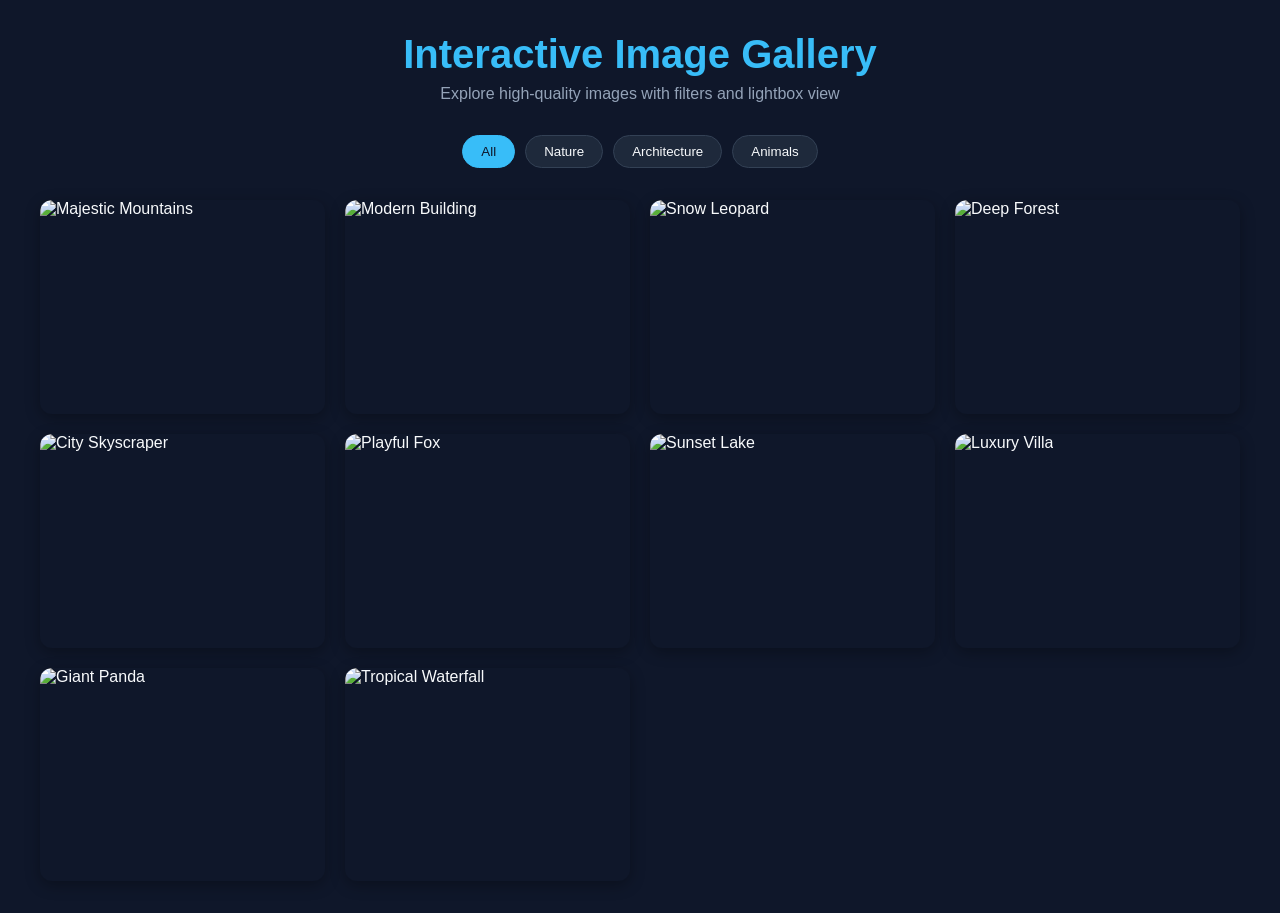
==== Home.html @ b8a5831c "Add files via upload" ====
<!DOCTYPE html>
<html lang="en">
<head>
  <meta charset="UTF-8">
  <meta name="viewport" content="width=device-width, initial-scale=1.0">
  <title>Interactive Image Gallery</title>
  <link rel="stylesheet" href="style.css">
</head>
<body>

  <header class="gallery-header">
    <h1>Interactive Image Gallery</h1>
    <p>Explore high-quality images with filters and lightbox view</p>
  </header>

  <!-- Filter / Category Buttons -->
  <div class="filter-container">
    <button class="filter-btn active" data-category="all">All</button>
    <button class="filter-btn" data-category="nature">Nature</button>
    <button class="filter-btn" data-category="architecture">Architecture</button>
    <button class="filter-btn" data-category="animals">Animals</button>
  </div>

  <!-- Gallery Grid (10 Working Images) -->
  <main class="gallery-grid" id="galleryGrid">
    
    <!-- Image 1 -->
    <div class="gallery-item" data-category="nature" data-index="0">
      <img src="https://images.unsplash.com/photo-1506744038136-46273834b3fb?auto=format&fit=crop&w=800&q=80" alt="Majestic Mountains">
      <div class="overlay">
        <h3>Majestic Mountains</h3>
        <p>Nature</p>
      </div>
    </div>

    <!-- Image 2 -->
    <div class="gallery-item" data-category="architecture" data-index="1">
      <img src="https://images.unsplash.com/photo-1513694203232-719a280e022f?auto=format&fit=crop&w=800&q=80" alt="Modern Building">
      <div class="overlay">
        <h3>Modern Building</h3>
        <p>Architecture</p>
      </div>
    </div>

    <!-- Image 3 (Replaced Lion with Snow Leopard) -->
    <div class="gallery-item" data-category="animals" data-index="2">
      <img src="https://images.unsplash.com/photo-1456926631375-92c8ce872def?auto=format&fit=crop&w=800&q=80" alt="Snow Leopard">
      <div class="overlay">
        <h3>Wild Leopard</h3>
        <p>Animals</p>
      </div>
    </div>

    <!-- Image 4 -->
    <div class="gallery-item" data-category="nature" data-index="3">
      <img src="https://images.unsplash.com/photo-1441974231531-c6227db76b6e?auto=format&fit=crop&w=800&q=80" alt="Deep Forest">
      <div class="overlay">
        <h3>Deep Forest</h3>
        <p>Nature</p>
      </div>
    </div>

    <!-- Image 5 -->
    <div class="gallery-item" data-category="architecture" data-index="4">
      <img src="https://images.unsplash.com/photo-1486406146926-c627a92ad1ab?auto=format&fit=crop&w=800&q=80" alt="City Skyscraper">
      <div class="overlay">
        <h3>City Skyscraper</h3>
        <p>Architecture</p>
      </div>
    </div>

    <!-- Image 6 -->
    <div class="gallery-item" data-category="animals" data-index="5">
      <img src="https://images.unsplash.com/photo-1534188753412-3e26d0d618d6?auto=format&fit=crop&w=800&q=80" alt="Playful Fox">
      <div class="overlay">
        <h3>Playful Fox</h3>
        <p>Animals</p>
      </div>
    </div>

    <!-- Image 7 -->
    <div class="gallery-item" data-category="nature" data-index="6">
      <img src="https://images.unsplash.com/photo-1470071459604-3b5ec3a7fe05?auto=format&fit=crop&w=800&q=80" alt="Sunset Lake">
      <div class="overlay">
        <h3>Sunset Lake</h3>
        <p>Nature</p>
      </div>
    </div>

    <!-- Image 8 -->
    <div class="gallery-item" data-category="architecture" data-index="7">
      <img src="https://images.unsplash.com/photo-1512917774080-9991f1c4c750?auto=format&fit=crop&w=800&q=80" alt="Luxury Villa">
      <div class="overlay">
        <h3>Luxury Villa</h3>
        <p>Architecture</p>
      </div>
    </div>

    <!-- Image 9 (Fixed Panda Image) -->
    <div class="gallery-item" data-category="animals" data-index="8">
      <img src="https://images.unsplash.com/photo-1527118732049-c88155f2107c?auto=format&fit=crop&w=800&q=80" alt="Giant Panda">
      <div class="overlay">
        <h3>Cute Panda</h3>
        <p>Animals</p>
      </div>
    </div>

    <!-- Image 10 -->
    <div class="gallery-item" data-category="nature" data-index="9">
      <img src="https://images.unsplash.com/photo-1426604966848-d7adac402bff?auto=format&fit=crop&w=800&q=80" alt="Tropical Waterfall">
      <div class="overlay">
        <h3>Tropical Waterfall</h3>
        <p>Nature</p>
      </div>
    </div>

  </main>

  <!-- Lightbox Modal Container -->
  <div class="lightbox" id="lightbox">
    <span class="close-btn" id="closeBtn">&times;</span>
    <button class="nav-btn prev-btn" id="prevBtn">&#10094;</button>
    
    <div class="lightbox-content">
      <img id="lightboxImg" src="" alt="Expanded View">
      <div class="lightbox-caption" id="lightboxCaption"></div>
    </div>
    
    <button class="nav-btn next-btn" id="nextBtn">&#10095;</button>
  </div>

  <script src="script.js"></script>
</body>
</html>
---- style.css ----
/* General Resets & Styling */
* {
  margin: 0;
  padding: 0;
  box-sizing: border-box;
  font-family: 'Segoe UI', Tahoma, Geneva, Verdana, sans-serif;
}

body {
  background-color: #0f172a;
  color: #f8fafc;
  padding: 2rem 1rem;
  min-height: 100vh;
}

.gallery-header {
  text-align: center;
  margin-bottom: 2rem;
}

.gallery-header h1 {
  font-size: 2.5rem;
  margin-bottom: 0.5rem;
  color: #38bdf8;
}

.gallery-header p {
  color: #94a3b8;
}

/* Category Filter Buttons */
.filter-container {
  display: flex;
  justify-content: center;
  gap: 10px;
  margin-bottom: 2rem;
  flex-wrap: wrap;
}

.filter-btn {
  padding: 8px 18px;
  background-color: #1e293b;
  color: #f8fafc;
  border: 1px solid #334155;
  border-radius: 20px;
  cursor: pointer;
  transition: all 0.3s ease;
  font-weight: 500;
}

.filter-btn:hover,
.filter-btn.active {
  background-color: #38bdf8;
  color: #0f172a;
  border-color: #38bdf8;
}

/* Responsive Grid Layout */
.gallery-grid {
  display: grid;
  grid-template-columns: repeat(auto-fill, minmax(280px, 1fr));
  gap: 20px;
  max-width: 1200px;
  margin: 0 auto;
}

/* Individual Image Cards & Hover Effects */
.gallery-item {
  position: relative;
  border-radius: 12px;
  overflow: hidden;
  cursor: pointer;
  aspect-ratio: 4 / 3;
  box-shadow: 0 4px 15px rgba(0, 0, 0, 0.3);
  transition: transform 0.4s ease, opacity 0.4s ease;
}

.gallery-item.hide {
  display: none;
}

.gallery-item img {
  width: 100%;
  height: 100%;
  object-fit: cover;
  transition: transform 0.5s ease;
}

/* Overlay Effect */
.gallery-item .overlay {
  position: absolute;
  top: 0;
  left: 0;
  width: 100%;
  height: 100%;
  background: linear-gradient(to top, rgba(0, 0, 0, 0.8), transparent);
  display: flex;
  flex-direction: column;
  justify-content: flex-end;
  padding: 1.2rem;
  opacity: 0;
  transition: opacity 0.3s ease;
}

.gallery-item .overlay h3 {
  font-size: 1.2rem;
  color: #ffffff;
}

.gallery-item .overlay p {
  font-size: 0.85rem;
  color: #38bdf8;
}

/* Hover States */
.gallery-item:hover {
  transform: translateY(-5px);
}

.gallery-item:hover img {
  transform: scale(1.1);
}

.gallery-item:hover .overlay {
  opacity: 1;
}

/* Lightbox Styling */
.lightbox {
  position: fixed;
  top: 0;
  left: 0;
  width: 100%;
  height: 100%;
  background-color: rgba(0, 0, 0, 0.9);
  display: none;
  justify-content: center;
  align-items: center;
  z-index: 1000;
  backdrop-filter: blur(5px);
}

.lightbox.active {
  display: flex;
}

.lightbox-content {
  position: relative;
  max-width: 85%;
  max-height: 80vh;
  text-align: center;
}

.lightbox-content img {
  max-width: 100%;
  max-height: 75vh;
  border-radius: 8px;
  box-shadow: 0 0 25px rgba(0, 0, 0, 0.8);
}

.lightbox-caption {
  margin-top: 10px;
  font-size: 1.1rem;
  color: #e2e8f0;
}

/* Lightbox Controls */
.close-btn {
  position: absolute;
  top: 20px;
  right: 30px;
  font-size: 2.5rem;
  color: #ffffff;
  cursor: pointer;
  transition: color 0.2s ease;
}

.close-btn:hover {
  color: #f43f5e;
}

.nav-btn {
  position: absolute;
  top: 50%;
  transform: translateY(-50%);
  background: rgba(255, 255, 255, 0.1);
  color: white;
  border: none;
  font-size: 2rem;
  padding: 10px 15px;
  cursor: pointer;
  border-radius: 5px;
  transition: background 0.3s ease;
  user-select: none;
}

.nav-btn:hover {
  background: rgba(255, 255, 255, 0.3);
}

.prev-btn {
  left: 20px;
}

.next-btn {
  right: 20px;
}

/* Responsive Screen Adjustments */
@media (max-width: 600px) {
  .nav-btn {
    padding: 8px 12px;
    font-size: 1.5rem;
  }
  .prev-btn { left: 5px; }
  .next-btn { right: 5px; }
}
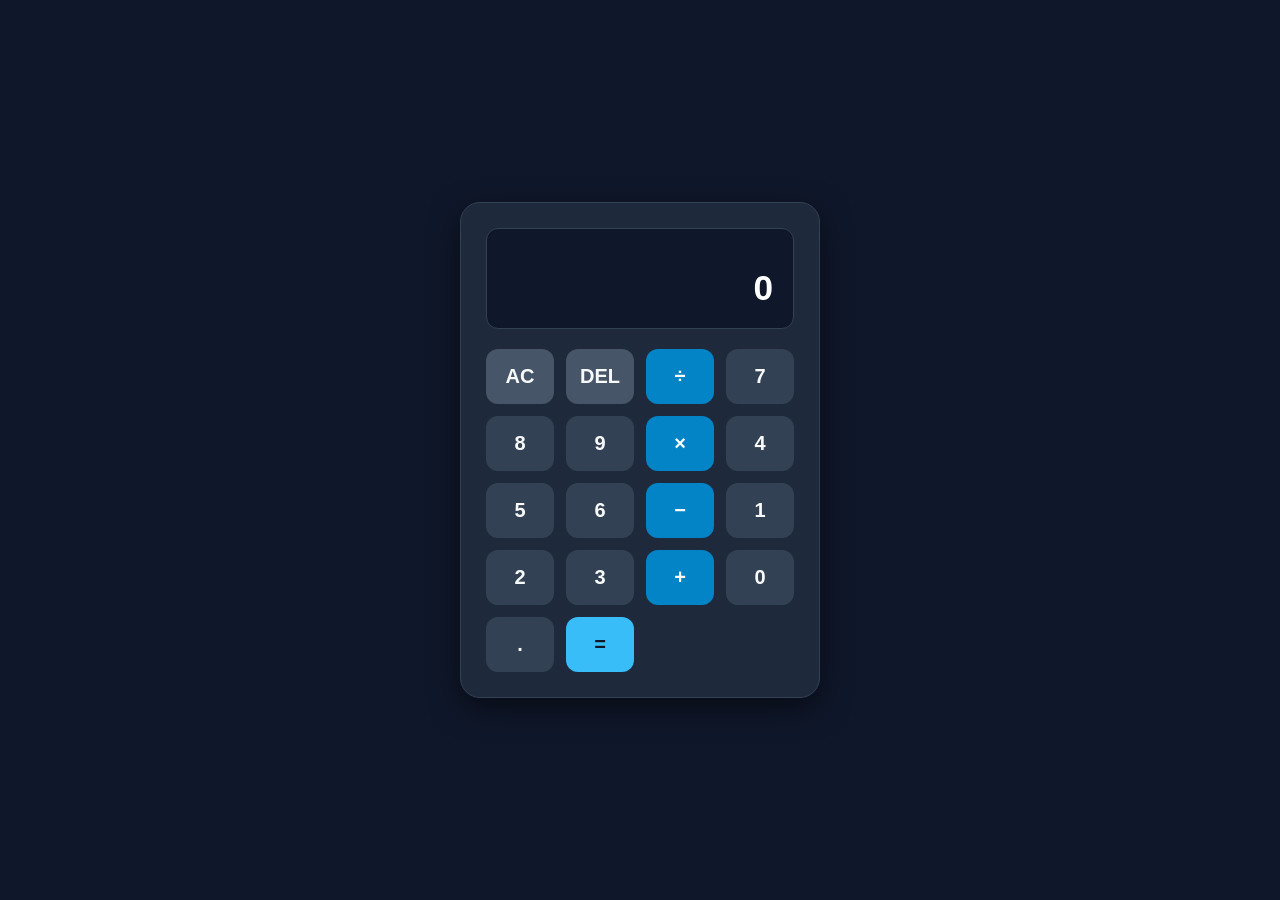
==== commit f3425be0: "Add files via upload" ====
--- a/Home.html
+++ b/Home.html
@@ -3,130 +3,45 @@
 <head>
   <meta charset="UTF-8">
   <meta name="viewport" content="width=device-width, initial-scale=1.0">
-  <title>Interactive Image Gallery</title>
+  <title>Calculator - CodeAlpha Task 2</title>
   <link rel="stylesheet" href="style.css">
 </head>
 <body>
 
-  <header class="gallery-header">
-    <h1>Interactive Image Gallery</h1>
-    <p>Explore high-quality images with filters and lightbox view</p>
-  </header>
+  <div class="calculator-container">
+    <div class="calculator">
+      <!-- Display Screen -->
+      <div class="display">
+        <div class="previous-operand" id="previousOperand"></div>
+        <div class="current-operand" id="currentOperand">0</div>
+      </div>
 
-  <!-- Filter / Category Buttons -->
-  <div class="filter-container">
-    <button class="filter-btn active" data-category="all">All</button>
-    <button class="filter-btn" data-category="nature">Nature</button>
-    <button class="filter-btn" data-category="architecture">Architecture</button>
-    <button class="filter-btn" data-category="animals">Animals</button>
-  </div>
+      <!-- Keypad Buttons -->
+      <div class="buttons-grid">
+        <button class="btn action-btn" id="clearBtn">AC</button>
+        <button class="btn action-btn" id="deleteBtn">DEL</button>
+        <button class="btn operator-btn" data-operator="÷">÷</button>
 
-  <!-- Gallery Grid (10 Working Images) -->
-  <main class="gallery-grid" id="galleryGrid">
-    
-    <!-- Image 1 -->
-    <div class="gallery-item" data-category="nature" data-index="0">
-      <img src="https://images.unsplash.com/photo-1506744038136-46273834b3fb?auto=format&fit=crop&w=800&q=80" alt="Majestic Mountains">
-      <div class="overlay">
-        <h3>Majestic Mountains</h3>
-        <p>Nature</p>
+        <button class="btn number-btn">7</button>
+        <button class="btn number-btn">8</button>
+        <button class="btn number-btn">9</button>
+        <button class="btn operator-btn" data-operator="×">×</button>
+
+        <button class="btn number-btn">4</button>
+        <button class="btn number-btn">5</button>
+        <button class="btn number-btn">6</button>
+        <button class="btn operator-btn" data-operator="-">−</button>
+
+        <button class="btn number-btn">1</button>
+        <button class="btn number-btn">2</button>
+        <button class="btn number-btn">3</button>
+        <button class="btn operator-btn" data-operator="+">+</button>
+
+        <button class="btn number-btn zero-btn">0</button>
+        <button class="btn number-btn">.</button>
+        <button class="btn equals-btn" id="equalsBtn">=</button>
       </div>
     </div>
-
-    <!-- Image 2 -->
-    <div class="gallery-item" data-category="architecture" data-index="1">
-      <img src="https://images.unsplash.com/photo-1513694203232-719a280e022f?auto=format&fit=crop&w=800&q=80" alt="Modern Building">
-      <div class="overlay">
-        <h3>Modern Building</h3>
-        <p>Architecture</p>
-      </div>
-    </div>
-
-    <!-- Image 3 (Replaced Lion with Snow Leopard) -->
-    <div class="gallery-item" data-category="animals" data-index="2">
-      <img src="https://images.unsplash.com/photo-1456926631375-92c8ce872def?auto=format&fit=crop&w=800&q=80" alt="Snow Leopard">
-      <div class="overlay">
-        <h3>Wild Leopard</h3>
-        <p>Animals</p>
-      </div>
-    </div>
-
-    <!-- Image 4 -->
-    <div class="gallery-item" data-category="nature" data-index="3">
-      <img src="https://images.unsplash.com/photo-1441974231531-c6227db76b6e?auto=format&fit=crop&w=800&q=80" alt="Deep Forest">
-      <div class="overlay">
-        <h3>Deep Forest</h3>
-        <p>Nature</p>
-      </div>
-    </div>
-
-    <!-- Image 5 -->
-    <div class="gallery-item" data-category="architecture" data-index="4">
-      <img src="https://images.unsplash.com/photo-1486406146926-c627a92ad1ab?auto=format&fit=crop&w=800&q=80" alt="City Skyscraper">
-      <div class="overlay">
-        <h3>City Skyscraper</h3>
-        <p>Architecture</p>
-      </div>
-    </div>
-
-    <!-- Image 6 -->
-    <div class="gallery-item" data-category="animals" data-index="5">
-      <img src="https://images.unsplash.com/photo-1534188753412-3e26d0d618d6?auto=format&fit=crop&w=800&q=80" alt="Playful Fox">
-      <div class="overlay">
-        <h3>Playful Fox</h3>
-        <p>Animals</p>
-      </div>
-    </div>
-
-    <!-- Image 7 -->
-    <div class="gallery-item" data-category="nature" data-index="6">
-      <img src="https://images.unsplash.com/photo-1470071459604-3b5ec3a7fe05?auto=format&fit=crop&w=800&q=80" alt="Sunset Lake">
-      <div class="overlay">
-        <h3>Sunset Lake</h3>
-        <p>Nature</p>
-      </div>
-    </div>
-
-    <!-- Image 8 -->
-    <div class="gallery-item" data-category="architecture" data-index="7">
-      <img src="https://images.unsplash.com/photo-1512917774080-9991f1c4c750?auto=format&fit=crop&w=800&q=80" alt="Luxury Villa">
-      <div class="overlay">
-        <h3>Luxury Villa</h3>
-        <p>Architecture</p>
-      </div>
-    </div>
-
-    <!-- Image 9 (Fixed Panda Image) -->
-    <div class="gallery-item" data-category="animals" data-index="8">
-      <img src="https://images.unsplash.com/photo-1527118732049-c88155f2107c?auto=format&fit=crop&w=800&q=80" alt="Giant Panda">
-      <div class="overlay">
-        <h3>Cute Panda</h3>
-        <p>Animals</p>
-      </div>
-    </div>
-
-    <!-- Image 10 -->
-    <div class="gallery-item" data-category="nature" data-index="9">
-      <img src="https://images.unsplash.com/photo-1426604966848-d7adac402bff?auto=format&fit=crop&w=800&q=80" alt="Tropical Waterfall">
-      <div class="overlay">
-        <h3>Tropical Waterfall</h3>
-        <p>Nature</p>
-      </div>
-    </div>
-
-  </main>
-
-  <!-- Lightbox Modal Container -->
-  <div class="lightbox" id="lightbox">
-    <span class="close-btn" id="closeBtn">&times;</span>
-    <button class="nav-btn prev-btn" id="prevBtn">&#10094;</button>
-    
-    <div class="lightbox-content">
-      <img id="lightboxImg" src="" alt="Expanded View">
-      <div class="lightbox-caption" id="lightboxCaption"></div>
-    </div>
-    
-    <button class="nav-btn next-btn" id="nextBtn">&#10095;</button>
   </div>
 
   <script src="script.js"></script>
--- a/style.css
+++ b/style.css
@@ -1,4 +1,4 @@
-/* General Resets & Styling */
+/* Reset and Base Styles */
 * {
   margin: 0;
   padding: 0;
@@ -8,210 +8,107 @@
 
 body {
   background-color: #0f172a;
-  color: #f8fafc;
-  padding: 2rem 1rem;
   min-height: 100vh;
+  display: flex;
+  justify-content: center;
+  align-items: center;
+  padding: 20px;
 }
 
-.gallery-header {
-  text-align: center;
-  margin-bottom: 2rem;
+/* Calculator Wrapper */
+.calculator-container {
+  width: 100%;
+  max-width: 360px;
 }
 
-.gallery-header h1 {
-  font-size: 2.5rem;
-  margin-bottom: 0.5rem;
-  color: #38bdf8;
+.calculator {
+  background-color: #1e293b;
+  border-radius: 20px;
+  padding: 25px;
+  box-shadow: 0 10px 30px rgba(0, 0, 0, 0.5);
+  border: 1px solid #334155;
 }
 
-.gallery-header p {
-  color: #94a3b8;
+/* Display Screen */
+.display {
+  background-color: #0f172a;
+  border-radius: 12px;
+  padding: 20px;
+  text-align: right;
+  margin-bottom: 20px;
+  min-height: 90px;
+  display: flex;
+  flex-direction: column;
+  justify-content: space-between;
+  word-break: break-all;
+  border: 1px solid #334155;
 }
 
-/* Category Filter Buttons */
-.filter-container {
-  display: flex;
-  justify-content: center;
-  gap: 10px;
-  margin-bottom: 2rem;
-  flex-wrap: wrap;
+.previous-operand {
+  color: #94a3b8;
+  font-size: 1rem;
+  min-height: 1.2rem;
 }
 
-.filter-btn {
-  padding: 8px 18px;
-  background-color: #1e293b;
-  color: #f8fafc;
-  border: 1px solid #334155;
-  border-radius: 20px;
-  cursor: pointer;
-  transition: all 0.3s ease;
-  font-weight: 500;
+.current-operand {
+  color: #ffffff;
+  font-size: 2.2rem;
+  font-weight: 600;
 }
 
-.filter-btn:hover,
-.filter-btn.active {
-  background-color: #38bdf8;
-  color: #0f172a;
-  border-color: #38bdf8;
+/* Keypad Grid Layout */
+.buttons-grid {
+  display: grid;
+  grid-template-columns: repeat(4, 1fr);
+  gap: 12px;
 }
 
-/* Responsive Grid Layout */
-.gallery-grid {
-  display: grid;
-  grid-template-columns: repeat(auto-fill, minmax(280px, 1fr));
-  gap: 20px;
-  max-width: 1200px;
-  margin: 0 auto;
+/* Button Base Styles */
+.btn {
+  border: none;
+  outline: none;
+  font-size: 1.25rem;
+  font-weight: 600;
+  border-radius: 12px;
+  padding: 16px 0;
+  cursor: pointer;
+  background-color: #334155;
+  color: #f8fafc;
+  transition: all 0.2s ease;
+  user-select: none;
 }
 
-/* Individual Image Cards & Hover Effects */
-.gallery-item {
-  position: relative;
-  border-radius: 12px;
-  overflow: hidden;
-  cursor: pointer;
-  aspect-ratio: 4 / 3;
-  box-shadow: 0 4px 15px rgba(0, 0, 0, 0.3);
-  transition: transform 0.4s ease, opacity 0.4s ease;
+.btn:hover {
+  filter: brightness(1.2);
+  transform: translateY(-2px);
 }
 
-.gallery-item.hide {
-  display: none;
+.btn:active {
+  transform: translateY(0);
 }
 
-.gallery-item img {
-  width: 100%;
-  height: 100%;
-  object-fit: cover;
-  transition: transform 0.5s ease;
+/* Button Specific Styling */
+.action-btn {
+  background-color: #475569;
+  color: #f8fafc;
 }
 
-/* Overlay Effect */
-.gallery-item .overlay {
-  position: absolute;
-  top: 0;
-  left: 0;
-  width: 100%;
-  height: 100%;
-  background: linear-gradient(to top, rgba(0, 0, 0, 0.8), transparent);
-  display: flex;
-  flex-direction: column;
-  justify-content: flex-end;
-  padding: 1.2rem;
-  opacity: 0;
-  transition: opacity 0.3s ease;
-}
-
-.gallery-item .overlay h3 {
-  font-size: 1.2rem;
+.operator-btn {
+  background-color: #0284c7;
   color: #ffffff;
 }
 
-.gallery-item .overlay p {
-  font-size: 0.85rem;
-  color: #38bdf8;
+.equals-btn {
+  background-color: #38bdf8;
+  color: #0f172a;
 }
 
-/* Hover States */
-.gallery-item:hover {
-  transform: translateY(-5px);
+.zero-btn {
+  grid-column: span 1;
 }
 
-.gallery-item:hover img {
-  transform: scale(1.1);
-}
-
-.gallery-item:hover .overlay {
-  opacity: 1;
-}
-
-/* Lightbox Styling */
-.lightbox {
-  position: fixed;
-  top: 0;
-  left: 0;
-  width: 100%;
-  height: 100%;
-  background-color: rgba(0, 0, 0, 0.9);
-  display: none;
-  justify-content: center;
-  align-items: center;
-  z-index: 1000;
-  backdrop-filter: blur(5px);
-}
-
-.lightbox.active {
-  display: flex;
-}
-
-.lightbox-content {
-  position: relative;
-  max-width: 85%;
-  max-height: 80vh;
-  text-align: center;
-}
-
-.lightbox-content img {
-  max-width: 100%;
-  max-height: 75vh;
-  border-radius: 8px;
-  box-shadow: 0 0 25px rgba(0, 0, 0, 0.8);
-}
-
-.lightbox-caption {
-  margin-top: 10px;
-  font-size: 1.1rem;
-  color: #e2e8f0;
-}
-
-/* Lightbox Controls */
-.close-btn {
-  position: absolute;
-  top: 20px;
-  right: 30px;
-  font-size: 2.5rem;
+/* Clear (AC) hover accent */
+#clearBtn:hover {
+  background-color: #ef4444;
   color: #ffffff;
-  cursor: pointer;
-  transition: color 0.2s ease;
-}
-
-.close-btn:hover {
-  color: #f43f5e;
-}
-
-.nav-btn {
-  position: absolute;
-  top: 50%;
-  transform: translateY(-50%);
-  background: rgba(255, 255, 255, 0.1);
-  color: white;
-  border: none;
-  font-size: 2rem;
-  padding: 10px 15px;
-  cursor: pointer;
-  border-radius: 5px;
-  transition: background 0.3s ease;
-  user-select: none;
-}
-
-.nav-btn:hover {
-  background: rgba(255, 255, 255, 0.3);
-}
-
-.prev-btn {
-  left: 20px;
-}
-
-.next-btn {
-  right: 20px;
-}
-
-/* Responsive Screen Adjustments */
-@media (max-width: 600px) {
-  .nav-btn {
-    padding: 8px 12px;
-    font-size: 1.5rem;
-  }
-  .prev-btn { left: 5px; }
-  .next-btn { right: 5px; }
 }
